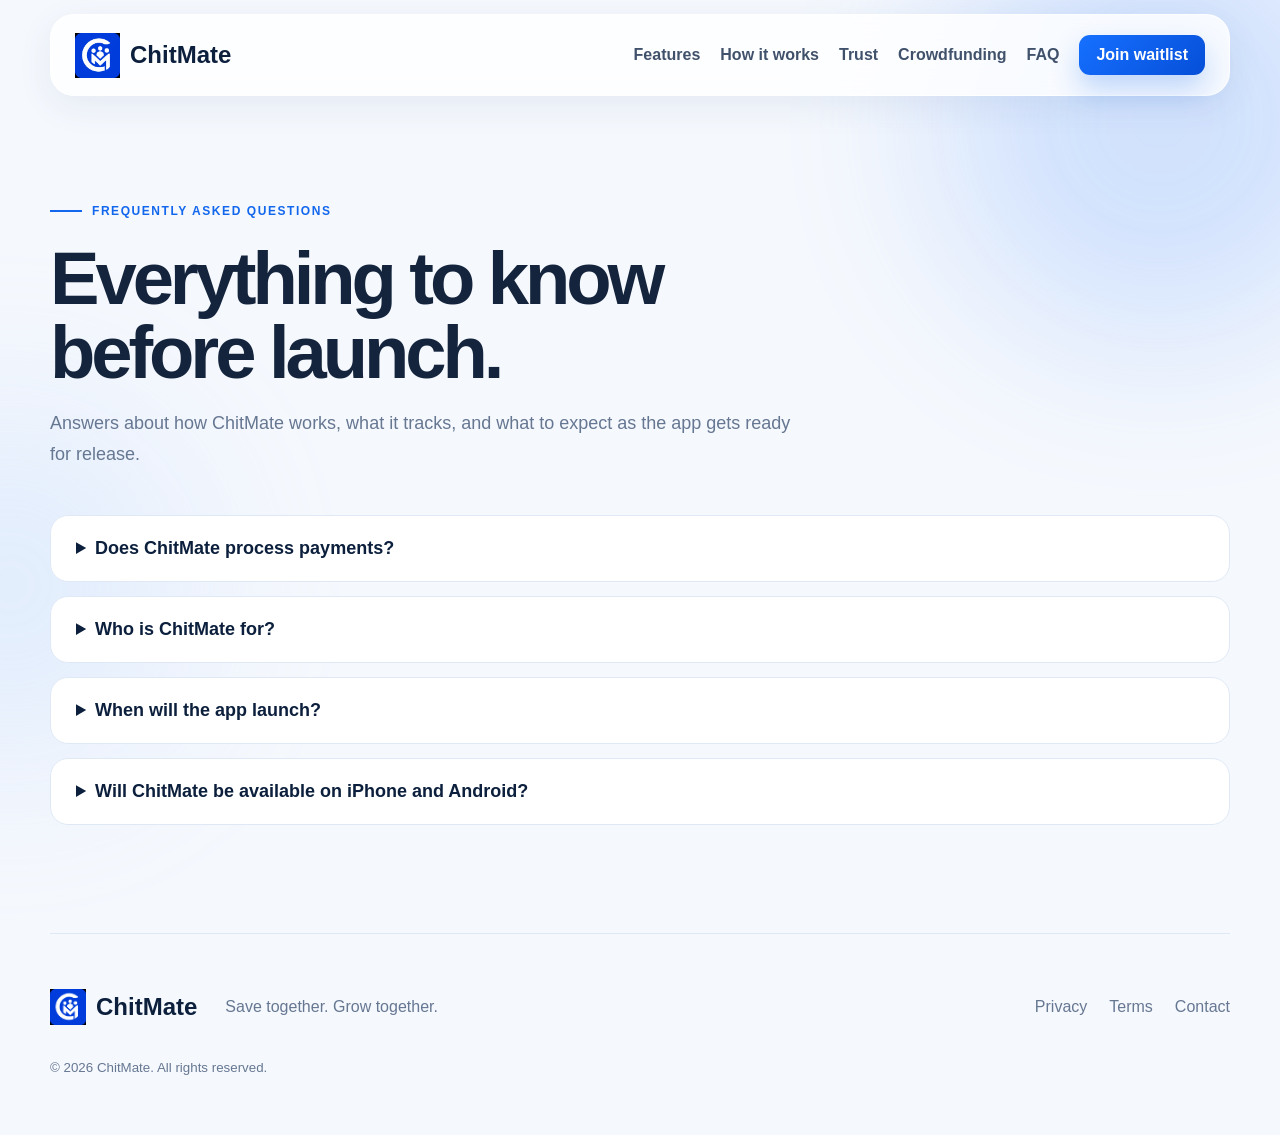
==== faq.html @ 67141f88 "Refresh homepage assets and navigation" ====
<!doctype html>
<html lang="en">
<head>
  <meta charset="utf-8" />
  <meta name="viewport" content="width=device-width, initial-scale=1" />
  <meta name="description" content="Frequently asked questions about ChitMate, group saving circles, payments, launch timing, and platform availability." />
  <meta name="theme-color" content="#1167ef" />
  <meta property="og:title" content="ChitMate FAQ" />
  <meta property="og:description" content="Everything to know before ChitMate launches." />
  <meta property="og:image" content="Assets/Kickstarter/Dashboard%20Chitmate.png" />
  <title>FAQ — ChitMate</title>
  <link rel="icon" href="Assets/Logos/Full%20Blue%20%26%20White%20Logo.png" />
  <link rel="stylesheet" href="styles.css?v=20260623i" />
</head>
<body>
  <div class="ambient ambient-one"></div>
  <div class="ambient ambient-two"></div>

  <header class="site-header">
    <a class="brand" href="index.html" aria-label="ChitMate home">
      <img src="Assets/Logos/Full%20Blue%20%26%20White%20Logo.png" alt="ChitMate logo" />
      <span>ChitMate</span>
    </a>
    <button class="menu-button" aria-label="Open navigation" aria-expanded="false">☰</button>
    <nav class="nav-links" aria-label="Main navigation">
      <a href="index.html#features">Features</a>
      <a href="index.html#how-it-works">How it works</a>
      <a href="index.html#trust">Trust</a>
      <a href="index.html#crowdfunding">Crowdfunding</a>
      <a href="faq.html">FAQ</a>
      <a class="button button-small" href="waitlist.html">Join waitlist</a>
    </nav>
  </header>

  <main id="top">
    <section class="section faq">
      <div class="section-heading reveal">
        <div class="eyebrow"><span></span> Frequently asked questions</div>
        <h1>Everything to know before launch.</h1>
        <p>Answers about how ChitMate works, what it tracks, and what to expect as the app gets ready for release.</p>
      </div>
      <div class="faq-list">
        <details class="reveal"><summary>Does ChitMate process payments?</summary><p>No. ChitMate is designed to organize groups, track contributions and balances, and provide reminders. Payments are handled outside the app by the group.</p></details>
        <details class="reveal"><summary>Who is ChitMate for?</summary><p>It is built for trusted circles such as friends, family members, neighbors, colleagues, and community groups working toward shared financial goals.</p></details>
        <details class="reveal"><summary>When will the app launch?</summary><p>The public release is planned for the coming months. Join the waitlist to receive beta invitations and launch updates.</p></details>
        <details class="reveal"><summary>Will ChitMate be available on iPhone and Android?</summary><p>The launch plan includes both iOS and Android. Platform availability may be phased during beta testing.</p></details>
      </div>
    </section>
  </main>

  <footer>
    <a class="brand" href="index.html"><img src="Assets/Logos/Full%20Blue%20%26%20White%20Logo.png" alt="" /><span>ChitMate</span></a>
    <p>Save together. Grow together.</p>
    <div><a href="privacy.html">Privacy</a><a href="terms.html">Terms</a><a href="mailto:hello@yourdomain.com">Contact</a></div>
    <small>© <span id="year"></span> ChitMate. All rights reserved.</small>
  </footer>

  <script src="script.js?v=20260623i"></script>
</body>
</html>
---- styles.css ----
:root{
  --blue:#1267ed;--blue-dark:#0b3d99;--navy:#0c203d;--ink:#14243c;
  --muted:#667792;--bg:#f5f8fd;--line:#dfe8f5;--white:#fff;--green:#0ca77e;
  --shadow:0 24px 70px rgba(22,72,150,.15);--radius:28px
}
*{box-sizing:border-box}html{scroll-behavior:smooth}body{margin:0;font-family:Inter,ui-sans-serif,-apple-system,BlinkMacSystemFont,"Segoe UI",sans-serif;background:var(--bg);color:var(--ink);overflow-x:hidden}a{text-decoration:none;color:inherit}img{max-width:100%;display:block}.ambient{position:fixed;border-radius:50%;filter:blur(80px);opacity:.28;z-index:-1}.ambient-one{width:440px;height:440px;background:#75a9ff;right:-100px;top:-100px}.ambient-two{width:360px;height:360px;background:#b5d3ff;left:-170px;top:45%}
.site-header{width:min(1180px,calc(100% - 36px));height:82px;margin:14px auto 0;display:flex;align-items:center;justify-content:space-between;padding:0 24px;background:rgba(255,255,255,.82);backdrop-filter:blur(18px);border:1px solid rgba(255,255,255,.85);border-radius:24px;position:sticky;top:12px;z-index:20;box-shadow:0 10px 35px rgba(40,79,130,.08)}.brand{display:flex;align-items:center;gap:10px;font-size:24px;font-weight:800;color:var(--navy)}.brand img{width:45px;height:45px;object-fit:contain}.nav-links{display:flex;gap:20px;align-items:center;color:#40516b;font-weight:650}.nav-links>a:not(.button):hover{color:var(--blue)}.menu-button{display:none;border:0;background:none;font-size:24px}
.section{width:min(1180px,calc(100% - 36px));margin:0 auto;padding:108px 0}.hero{min-height:780px;display:grid;grid-template-columns:1.02fr .98fr;gap:80px;align-items:center;padding-top:90px;overflow:hidden}.eyebrow{display:flex;align-items:center;gap:10px;text-transform:uppercase;letter-spacing:.13em;font-size:12px;font-weight:800;color:var(--blue)}.eyebrow span{width:32px;height:2px;background:currentColor}.hero h1{font-size:clamp(52px,6.5vw,88px);line-height:.98;letter-spacing:-.055em;margin:24px 0}.hero h1 em{font-style:normal;color:var(--blue)}.hero-text{font-size:20px;line-height:1.7;color:var(--muted);max-width:650px}.hero-actions{display:flex;align-items:center;gap:28px;margin-top:36px}.button{display:inline-flex;align-items:center;justify-content:center;background:linear-gradient(135deg,#1670ff,#064fd8);color:#fff;border:0;border-radius:14px;padding:16px 24px;font-weight:800;box-shadow:0 14px 28px rgba(19,103,237,.25);cursor:pointer}.button-small{padding:11px 17px;border-radius:11px}.text-link{font-weight:800;color:var(--navy)}.text-link span{color:var(--blue);margin-left:6px}.social-proof{display:flex;align-items:center;gap:14px;margin-top:42px;color:var(--muted)}.avatars{display:flex}.avatars span{width:38px;height:38px;border-radius:50%;display:grid;place-items:center;background:#dbe8ff;border:3px solid white;margin-left:-8px;color:var(--blue-dark);font-size:11px;font-weight:800}.avatars span:first-child{margin-left:0}
.hero-visual{position:relative;min-width:0;width:100%}.phone-shell{width:100%;max-width:560px;margin:auto;padding:16px;border-radius:34px;background:linear-gradient(145deg,#fff,#dce9ff);box-shadow:var(--shadow);transform:rotate(2deg);overflow:hidden}.media-frame{position:relative;width:100%;height:100%;display:block;overflow:hidden;background:#f8fbff}.phone-shell .media-frame{aspect-ratio:16/9;border-radius:24px}.media-frame img{position:absolute;inset:0;display:block;width:100%;height:100%;max-width:none;object-fit:contain}.floating-card{position:absolute;background:rgba(255,255,255,.96);border:1px solid white;border-radius:18px;padding:16px 18px;box-shadow:0 20px 45px rgba(21,67,133,.2);display:flex;flex-direction:column;gap:5px;animation:float 5s ease-in-out infinite}.floating-card strong{color:var(--navy)}.floating-card span{color:var(--muted);font-size:13px}.floating-one{right:24px;top:12%}.floating-two{left:0;bottom:10%;animation-delay:-2.5s}@keyframes float{50%{transform:translateY(-12px)}}
.trust-strip{width:min(1180px,calc(100% - 36px));margin:auto;background:#fff;border:1px solid var(--line);border-radius:22px;padding:26px 32px;display:grid;grid-template-columns:repeat(4,1fr);box-shadow:0 16px 38px rgba(38,77,132,.07)}.trust-strip div{padding:0 22px;border-right:1px solid var(--line);display:flex;flex-direction:column;gap:5px}.trust-strip div:last-child{border:0}.trust-strip strong{color:var(--navy)}.trust-strip span{font-size:14px;color:var(--muted)}
.section-heading{max-width:760px}.section-heading.centered{text-align:center;margin:auto}.section-heading.centered .eyebrow{justify-content:center}.section h2{font-size:clamp(38px,4.5vw,62px);line-height:1.06;letter-spacing:-.045em;margin:18px 0}.section-heading p,.showcase-copy p,.widgets-copy p{font-size:18px;line-height:1.7;color:var(--muted)}.feature-grid{display:grid;grid-template-columns:repeat(4,1fr);gap:20px;margin-top:54px}.feature-card{background:#fff;border:1px solid var(--line);border-radius:24px;padding:30px;transition:.25s ease}.feature-card:hover{transform:translateY(-7px);box-shadow:var(--shadow)}.feature-icon{width:52px;height:52px;display:grid;place-items:center;border-radius:15px;background:#e7f0ff;color:var(--blue);font-size:24px;font-weight:900}.feature-card h3{font-size:22px;margin:24px 0 10px}.feature-card p{margin:0;color:var(--muted);line-height:1.65}
.showcase{display:flex;flex-direction:column;gap:110px}.showcase-row{display:grid;grid-template-columns:.85fr 1.15fr;gap:80px;align-items:center}.showcase-row.reverse{grid-template-columns:1.15fr .85fr}.showcase-row.reverse .showcase-copy{order:2}.showcase-copy .number{font-size:14px;font-weight:900;color:var(--blue);letter-spacing:.18em}.showcase-copy h2{font-size:50px}.showcase-copy ul{padding:0;list-style:none;display:grid;gap:13px;margin-top:26px}.showcase-copy li:before{content:"✓";color:var(--green);font-weight:900;margin-right:12px}.showcase-image{height:clamp(360px,38vw,500px);display:grid;place-items:center;overflow:hidden;background:#eaf2ff;padding:16px;border-radius:34px;box-shadow:var(--shadow)}.showcase-image .media-frame{border-radius:24px}.showcase-image-portrait{height:clamp(430px,44vw,580px)}
.steps{background:linear-gradient(180deg,transparent,#edf4ff 40%,transparent)}.steps-grid{display:grid;grid-template-columns:repeat(4,1fr);gap:18px;margin-top:54px}.step{background:#fff;border:1px solid var(--line);border-radius:22px;padding:28px}.step b{width:42px;height:42px;border-radius:50%;display:grid;place-items:center;background:var(--blue);color:#fff}.step h3{font-size:22px}.step p{color:var(--muted);line-height:1.6}
.security-panel{background:linear-gradient(135deg,#073276,#0b68ee);color:#fff;border-radius:36px;padding:64px;display:grid;grid-template-columns:1fr 1fr;gap:70px;box-shadow:0 30px 70px rgba(4,58,144,.28)}.eyebrow.light{color:#bcd5ff}.security-panel p{color:#d9e8ff;font-size:18px;line-height:1.75}.security-points{display:grid;gap:18px}.security-points>div{display:flex;gap:18px;padding:20px;border-radius:18px;background:rgba(255,255,255,.1);border:1px solid rgba(255,255,255,.15)}.security-points b{font-size:13px;color:#9cc4ff}.security-points span{display:flex;flex-direction:column;gap:5px;color:#dce9ff}.security-points strong{color:white}
.widgets{display:grid;grid-template-columns:1.1fr .9fr;gap:70px;align-items:center}.widgets-image{height:clamp(420px,46vw,620px);display:grid;place-items:center;overflow:hidden;padding:14px;background:#fff;border-radius:30px;box-shadow:var(--shadow)}.widgets-image .media-frame{border-radius:22px}.faq h1{font-size:clamp(48px,5.8vw,78px);line-height:1;letter-spacing:-.055em;margin:24px 0 18px}.faq-list{display:grid;gap:14px;margin-top:45px}.faq details{background:#fff;border:1px solid var(--line);border-radius:18px;padding:22px 25px}.faq summary{font-size:18px;font-weight:800;cursor:pointer;color:var(--navy)}.faq details p{color:var(--muted);line-height:1.7;margin-bottom:0}
.crowdfunding{display:grid;grid-template-columns:.9fr 1.1fr;gap:60px;align-items:center}.crowdfunding-links{display:grid;grid-template-columns:repeat(2,minmax(0,1fr));gap:18px}.crowdfunding-link{min-height:190px;padding:30px;border-radius:24px;background:#fff;border:1px solid var(--line);box-shadow:0 18px 44px rgba(38,77,132,.08);display:flex;flex-direction:column;justify-content:space-between;transition:.2s ease}.crowdfunding-link:not(.is-coming-soon):hover{transform:translateY(-5px);box-shadow:var(--shadow)}.crowdfunding-link strong{font-size:28px;color:var(--navy)}.crowdfunding-link span{font-weight:850;color:var(--blue)}.crowdfunding-link.is-coming-soon span{display:inline-flex;width:max-content;padding:8px 12px;border-radius:999px;background:#e7f0ff;color:var(--blue-dark)}.crowdfunding-link.kickstarter{border-top:5px solid #05ce78}.crowdfunding-link.indiegogo{border-top:5px solid #eb1478}
.waitlist-card{background:linear-gradient(135deg,#0a47b7,#1574ff);border-radius:36px;padding:62px;color:#fff;display:grid;grid-template-columns:1fr 1fr;gap:70px;align-items:center}.waitlist-card p{color:#dce9ff;font-size:18px}.waitlist form,.waitlist-page form{display:grid;gap:14px}.waitlist label span,.waitlist-page label span{display:block;font-size:12px;font-weight:800;margin-bottom:6px}.waitlist input,.waitlist-page input{width:100%;padding:15px;border-radius:12px;border:1px solid rgba(255,255,255,.4);font:inherit}.button-white{background:#fff;color:var(--blue);box-shadow:none}.waitlist small,.waitlist-page small{color:#dbe8ff}.hidden{display:none}
.waitlist-page{min-height:720px;display:grid;grid-template-columns:.9fr 1.1fr;gap:70px;align-items:center;padding-top:92px}.waitlist-page-copy h1{font-size:clamp(52px,6vw,82px);line-height:1;letter-spacing:-.055em;margin:24px 0}.waitlist-page-copy p{font-size:20px;line-height:1.7;color:var(--muted);max-width:640px}.waitlist-page-card{grid-template-columns:1fr}.social-links{display:grid;grid-template-columns:repeat(2,minmax(0,1fr));gap:14px;margin-top:36px;max-width:560px}.social-link{display:flex;align-items:center;justify-content:space-between;min-height:58px;padding:0 18px;border:1px solid var(--line);border-radius:16px;background:#fff;font-weight:850;color:var(--navy);box-shadow:0 14px 34px rgba(38,77,132,.07);transition:.2s ease}.social-link:after{content:"↗";color:var(--blue);font-weight:900}.social-link:hover{transform:translateY(-3px);box-shadow:var(--shadow)}.social-link.discord{border-left:5px solid #5865f2}.social-link.reddit{border-left:5px solid #ff4500}.social-link.youtube{border-left:5px solid #ff0033}.social-link.facebook{border-left:5px solid #1877f2}.social-link.instagram{border-left:5px solid #d62976}.social-link.x{border-left:5px solid #111}
footer{width:min(1180px,calc(100% - 36px));margin:auto;padding:48px 0 60px;border-top:1px solid var(--line);display:grid;grid-template-columns:auto 1fr auto;gap:28px;align-items:center;color:var(--muted)}footer .brand img{width:36px;height:36px}footer div{display:flex;gap:22px}footer small{grid-column:1/-1}
.reveal{opacity:0;transform:translateY(24px);transition:.7s ease}.reveal.visible{opacity:1;transform:none}
@media(max-width:900px){.menu-button{display:block}.nav-links{display:none;position:absolute;top:90px;left:0;right:0;background:#fff;padding:24px;border-radius:18px;box-shadow:var(--shadow);flex-direction:column}.nav-links.open{display:flex}.hero,.showcase-row,.showcase-row.reverse,.widgets,.crowdfunding,.security-panel,.waitlist-card,.waitlist-page{grid-template-columns:1fr}.hero{padding-top:55px}.hero-visual{max-width:650px;margin:auto}.floating-one{right:0}.floating-two{left:0}.feature-grid,.steps-grid{grid-template-columns:repeat(2,1fr)}.trust-strip{grid-template-columns:repeat(2,1fr);gap:20px}.trust-strip div{border:0;padding:0}.showcase-row.reverse .showcase-copy{order:0}footer{grid-template-columns:1fr}}
@media(max-width:600px){.site-header{height:70px;padding:0 16px}.brand{font-size:21px}.brand img{width:39px;height:39px}.section{padding:76px 0}.hero{min-height:auto;gap:46px}.hero h1{font-size:48px}.hero-text{font-size:17px}.hero-actions{align-items:flex-start;flex-direction:column}.floating-card{position:static;margin-top:12px}.trust-strip,.feature-grid,.steps-grid,.social-links,.crowdfunding-links{grid-template-columns:1fr}.showcase{gap:70px}.showcase-row,.showcase-row.reverse{gap:36px}.showcase-copy h2{font-size:40px}.showcase-image{height:clamp(300px,88vw,430px)}.widgets-image{height:clamp(360px,110vw,520px)}.security-panel,.waitlist-card{padding:34px 24px}.waitlist-page{min-height:auto;gap:42px}.waitlist-page-copy h1{font-size:48px}.widgets,.crowdfunding{gap:38px}footer div{flex-wrap:wrap}}
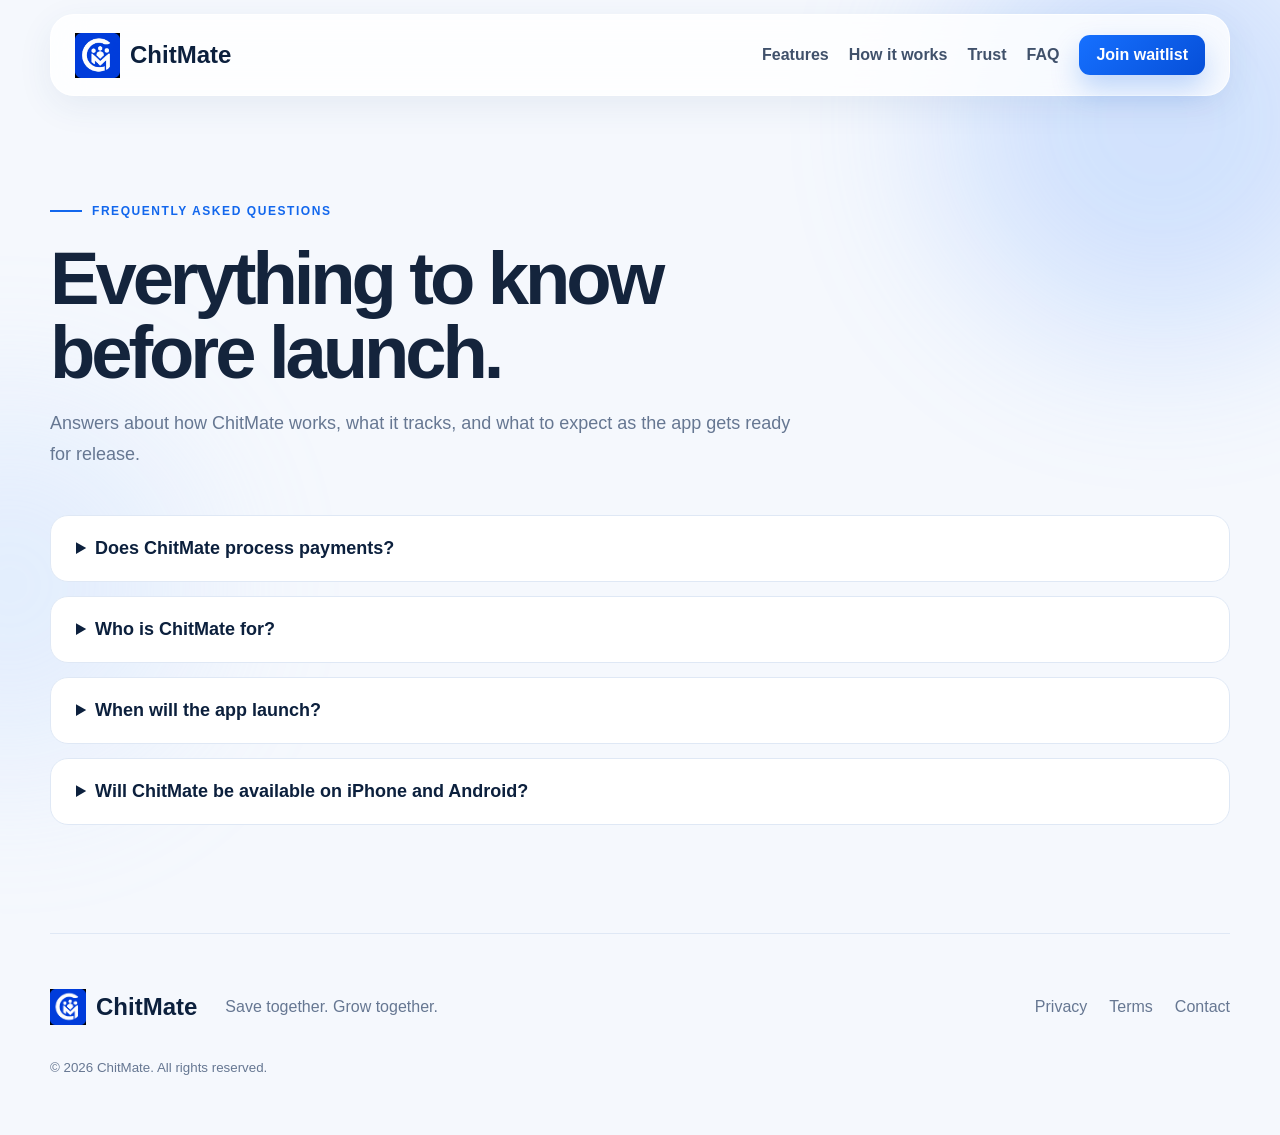
==== commit f8fc1ba1: "Refresh site assets and replace crowdfunding section with video embed" ====
--- a/faq.html
+++ b/faq.html
@@ -10,7 +10,7 @@
   <meta property="og:image" content="Assets/Kickstarter/Dashboard%20Chitmate.png" />
   <title>FAQ — ChitMate</title>
   <link rel="icon" href="Assets/Logos/Full%20Blue%20%26%20White%20Logo.png" />
-  <link rel="stylesheet" href="styles.css?v=20260623i" />
+  <link rel="stylesheet" href="styles.css?v=20260715" />
 </head>
 <body>
   <div class="ambient ambient-one"></div>
@@ -26,7 +26,6 @@
       <a href="index.html#features">Features</a>
       <a href="index.html#how-it-works">How it works</a>
       <a href="index.html#trust">Trust</a>
-      <a href="index.html#crowdfunding">Crowdfunding</a>
       <a href="faq.html">FAQ</a>
       <a class="button button-small" href="waitlist.html">Join waitlist</a>
     </nav>
@@ -55,6 +54,6 @@
     <small>© <span id="year"></span> ChitMate. All rights reserved.</small>
   </footer>
 
-  <script src="script.js?v=20260623i"></script>
+  <script src="script.js?v=20260715"></script>
 </body>
 </html>
--- a/styles.css
+++ b/styles.css
@@ -13,10 +13,10 @@
 .steps{background:linear-gradient(180deg,transparent,#edf4ff 40%,transparent)}.steps-grid{display:grid;grid-template-columns:repeat(4,1fr);gap:18px;margin-top:54px}.step{background:#fff;border:1px solid var(--line);border-radius:22px;padding:28px}.step b{width:42px;height:42px;border-radius:50%;display:grid;place-items:center;background:var(--blue);color:#fff}.step h3{font-size:22px}.step p{color:var(--muted);line-height:1.6}
 .security-panel{background:linear-gradient(135deg,#073276,#0b68ee);color:#fff;border-radius:36px;padding:64px;display:grid;grid-template-columns:1fr 1fr;gap:70px;box-shadow:0 30px 70px rgba(4,58,144,.28)}.eyebrow.light{color:#bcd5ff}.security-panel p{color:#d9e8ff;font-size:18px;line-height:1.75}.security-points{display:grid;gap:18px}.security-points>div{display:flex;gap:18px;padding:20px;border-radius:18px;background:rgba(255,255,255,.1);border:1px solid rgba(255,255,255,.15)}.security-points b{font-size:13px;color:#9cc4ff}.security-points span{display:flex;flex-direction:column;gap:5px;color:#dce9ff}.security-points strong{color:white}
 .widgets{display:grid;grid-template-columns:1.1fr .9fr;gap:70px;align-items:center}.widgets-image{height:clamp(420px,46vw,620px);display:grid;place-items:center;overflow:hidden;padding:14px;background:#fff;border-radius:30px;box-shadow:var(--shadow)}.widgets-image .media-frame{border-radius:22px}.faq h1{font-size:clamp(48px,5.8vw,78px);line-height:1;letter-spacing:-.055em;margin:24px 0 18px}.faq-list{display:grid;gap:14px;margin-top:45px}.faq details{background:#fff;border:1px solid var(--line);border-radius:18px;padding:22px 25px}.faq summary{font-size:18px;font-weight:800;cursor:pointer;color:var(--navy)}.faq details p{color:var(--muted);line-height:1.7;margin-bottom:0}
-.crowdfunding{display:grid;grid-template-columns:.9fr 1.1fr;gap:60px;align-items:center}.crowdfunding-links{display:grid;grid-template-columns:repeat(2,minmax(0,1fr));gap:18px}.crowdfunding-link{min-height:190px;padding:30px;border-radius:24px;background:#fff;border:1px solid var(--line);box-shadow:0 18px 44px rgba(38,77,132,.08);display:flex;flex-direction:column;justify-content:space-between;transition:.2s ease}.crowdfunding-link:not(.is-coming-soon):hover{transform:translateY(-5px);box-shadow:var(--shadow)}.crowdfunding-link strong{font-size:28px;color:var(--navy)}.crowdfunding-link span{font-weight:850;color:var(--blue)}.crowdfunding-link.is-coming-soon span{display:inline-flex;width:max-content;padding:8px 12px;border-radius:999px;background:#e7f0ff;color:var(--blue-dark)}.crowdfunding-link.kickstarter{border-top:5px solid #05ce78}.crowdfunding-link.indiegogo{border-top:5px solid #eb1478}
+.video-section{display:grid;grid-template-columns:.9fr 1.1fr;gap:60px;align-items:center}.video-embed{overflow:hidden;border-radius:28px;background:#fff;box-shadow:var(--shadow);border:1px solid var(--line);aspect-ratio:16/9}.video-embed iframe{width:100%;height:100%;display:block;border:0}
 .waitlist-card{background:linear-gradient(135deg,#0a47b7,#1574ff);border-radius:36px;padding:62px;color:#fff;display:grid;grid-template-columns:1fr 1fr;gap:70px;align-items:center}.waitlist-card p{color:#dce9ff;font-size:18px}.waitlist form,.waitlist-page form{display:grid;gap:14px}.waitlist label span,.waitlist-page label span{display:block;font-size:12px;font-weight:800;margin-bottom:6px}.waitlist input,.waitlist-page input{width:100%;padding:15px;border-radius:12px;border:1px solid rgba(255,255,255,.4);font:inherit}.button-white{background:#fff;color:var(--blue);box-shadow:none}.waitlist small,.waitlist-page small{color:#dbe8ff}.hidden{display:none}
 .waitlist-page{min-height:720px;display:grid;grid-template-columns:.9fr 1.1fr;gap:70px;align-items:center;padding-top:92px}.waitlist-page-copy h1{font-size:clamp(52px,6vw,82px);line-height:1;letter-spacing:-.055em;margin:24px 0}.waitlist-page-copy p{font-size:20px;line-height:1.7;color:var(--muted);max-width:640px}.waitlist-page-card{grid-template-columns:1fr}.social-links{display:grid;grid-template-columns:repeat(2,minmax(0,1fr));gap:14px;margin-top:36px;max-width:560px}.social-link{display:flex;align-items:center;justify-content:space-between;min-height:58px;padding:0 18px;border:1px solid var(--line);border-radius:16px;background:#fff;font-weight:850;color:var(--navy);box-shadow:0 14px 34px rgba(38,77,132,.07);transition:.2s ease}.social-link:after{content:"↗";color:var(--blue);font-weight:900}.social-link:hover{transform:translateY(-3px);box-shadow:var(--shadow)}.social-link.discord{border-left:5px solid #5865f2}.social-link.reddit{border-left:5px solid #ff4500}.social-link.youtube{border-left:5px solid #ff0033}.social-link.facebook{border-left:5px solid #1877f2}.social-link.instagram{border-left:5px solid #d62976}.social-link.x{border-left:5px solid #111}
 footer{width:min(1180px,calc(100% - 36px));margin:auto;padding:48px 0 60px;border-top:1px solid var(--line);display:grid;grid-template-columns:auto 1fr auto;gap:28px;align-items:center;color:var(--muted)}footer .brand img{width:36px;height:36px}footer div{display:flex;gap:22px}footer small{grid-column:1/-1}
 .reveal{opacity:0;transform:translateY(24px);transition:.7s ease}.reveal.visible{opacity:1;transform:none}
-@media(max-width:900px){.menu-button{display:block}.nav-links{display:none;position:absolute;top:90px;left:0;right:0;background:#fff;padding:24px;border-radius:18px;box-shadow:var(--shadow);flex-direction:column}.nav-links.open{display:flex}.hero,.showcase-row,.showcase-row.reverse,.widgets,.crowdfunding,.security-panel,.waitlist-card,.waitlist-page{grid-template-columns:1fr}.hero{padding-top:55px}.hero-visual{max-width:650px;margin:auto}.floating-one{right:0}.floating-two{left:0}.feature-grid,.steps-grid{grid-template-columns:repeat(2,1fr)}.trust-strip{grid-template-columns:repeat(2,1fr);gap:20px}.trust-strip div{border:0;padding:0}.showcase-row.reverse .showcase-copy{order:0}footer{grid-template-columns:1fr}}
-@media(max-width:600px){.site-header{height:70px;padding:0 16px}.brand{font-size:21px}.brand img{width:39px;height:39px}.section{padding:76px 0}.hero{min-height:auto;gap:46px}.hero h1{font-size:48px}.hero-text{font-size:17px}.hero-actions{align-items:flex-start;flex-direction:column}.floating-card{position:static;margin-top:12px}.trust-strip,.feature-grid,.steps-grid,.social-links,.crowdfunding-links{grid-template-columns:1fr}.showcase{gap:70px}.showcase-row,.showcase-row.reverse{gap:36px}.showcase-copy h2{font-size:40px}.showcase-image{height:clamp(300px,88vw,430px)}.widgets-image{height:clamp(360px,110vw,520px)}.security-panel,.waitlist-card{padding:34px 24px}.waitlist-page{min-height:auto;gap:42px}.waitlist-page-copy h1{font-size:48px}.widgets,.crowdfunding{gap:38px}footer div{flex-wrap:wrap}}
+@media(max-width:900px){.menu-button{display:block}.nav-links{display:none;position:absolute;top:90px;left:0;right:0;background:#fff;padding:24px;border-radius:18px;box-shadow:var(--shadow);flex-direction:column}.nav-links.open{display:flex}.hero,.showcase-row,.showcase-row.reverse,.widgets,.video-section,.security-panel,.waitlist-card,.waitlist-page{grid-template-columns:1fr}.hero{padding-top:55px}.hero-visual{max-width:650px;margin:auto}.floating-one{right:0}.floating-two{left:0}.feature-grid,.steps-grid{grid-template-columns:repeat(2,1fr)}.trust-strip{grid-template-columns:repeat(2,1fr);gap:20px}.trust-strip div{border:0;padding:0}.showcase-row.reverse .showcase-copy{order:0}footer{grid-template-columns:1fr}}
+@media(max-width:600px){.site-header{height:70px;padding:0 16px}.brand{font-size:21px}.brand img{width:39px;height:39px}.section{padding:76px 0}.hero{min-height:auto;gap:46px}.hero h1{font-size:48px}.hero-text{font-size:17px}.hero-actions{align-items:flex-start;flex-direction:column}.floating-card{position:static;margin-top:12px}.trust-strip,.feature-grid,.steps-grid,.social-links{grid-template-columns:1fr}.showcase{gap:70px}.showcase-row,.showcase-row.reverse{gap:36px}.showcase-copy h2{font-size:40px}.showcase-image{height:clamp(300px,88vw,430px)}.widgets-image{height:clamp(360px,110vw,520px)}.security-panel,.waitlist-card{padding:34px 24px}.waitlist-page{min-height:auto;gap:42px}.waitlist-page-copy h1{font-size:48px}.widgets,.video-section{gap:38px}footer div{flex-wrap:wrap}}
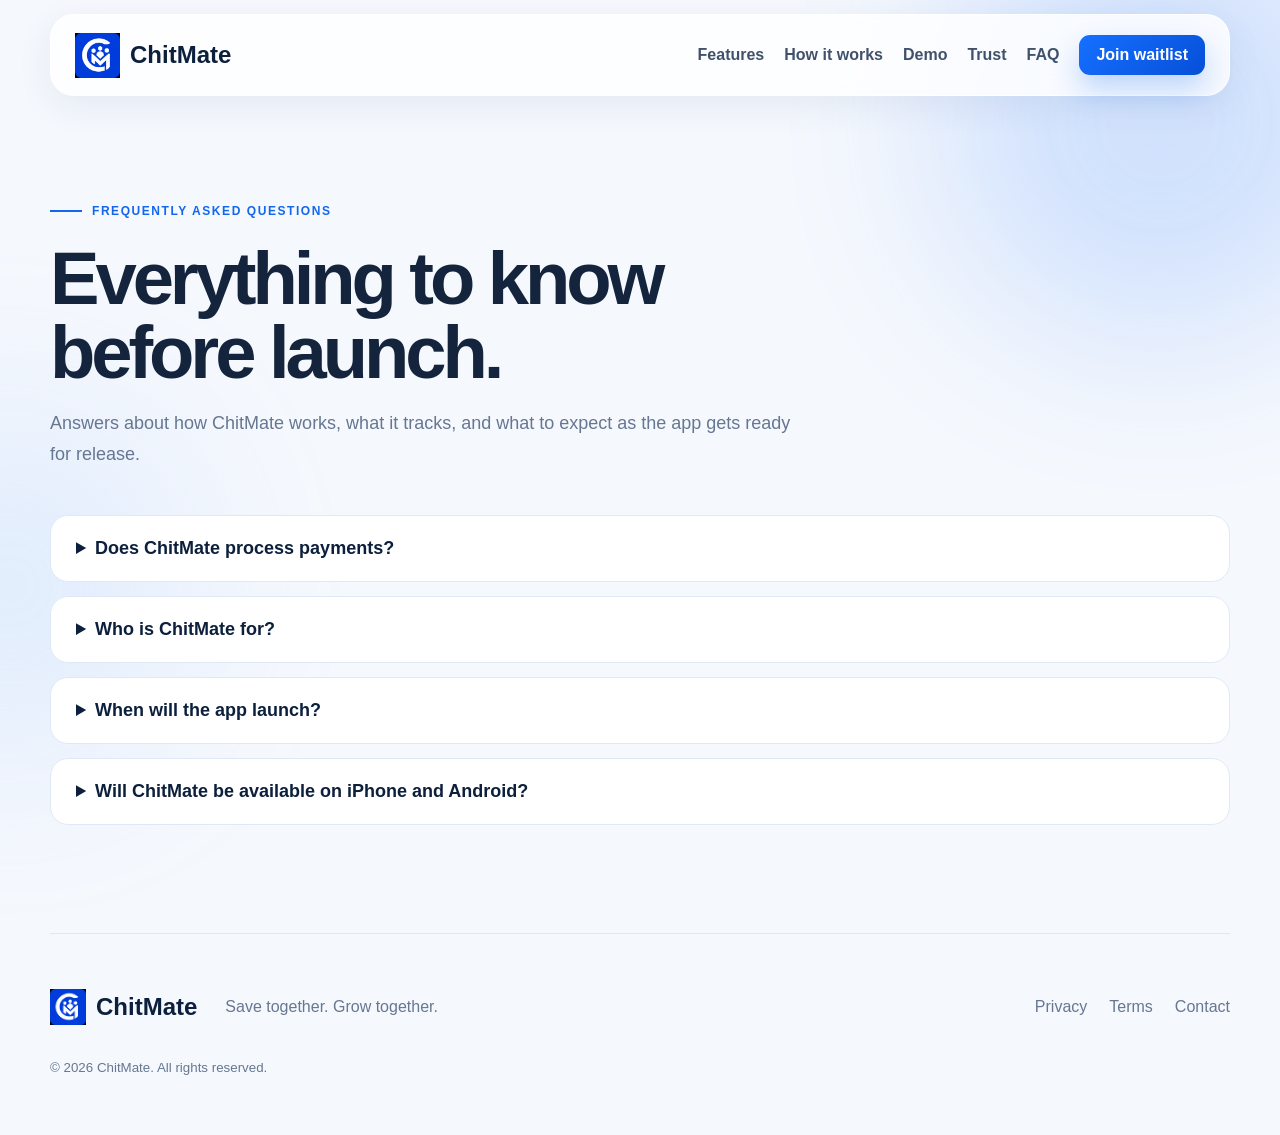
==== commit ce994521: "Add problem and demo sections to site navigation" ====
--- a/faq.html
+++ b/faq.html
@@ -10,7 +10,7 @@
   <meta property="og:image" content="Assets/Kickstarter/Dashboard%20Chitmate.png" />
   <title>FAQ — ChitMate</title>
   <link rel="icon" href="Assets/Logos/Full%20Blue%20%26%20White%20Logo.png" />
-  <link rel="stylesheet" href="styles.css?v=20260715" />
+  <link rel="stylesheet" href="styles.css?v=20260721" />
 </head>
 <body>
   <div class="ambient ambient-one"></div>
@@ -25,6 +25,7 @@
     <nav class="nav-links" aria-label="Main navigation">
       <a href="index.html#features">Features</a>
       <a href="index.html#how-it-works">How it works</a>
+      <a href="index.html#video">Demo</a>
       <a href="index.html#trust">Trust</a>
       <a href="faq.html">FAQ</a>
       <a class="button button-small" href="waitlist.html">Join waitlist</a>
@@ -54,6 +55,6 @@
     <small>© <span id="year"></span> ChitMate. All rights reserved.</small>
   </footer>
 
-  <script src="script.js?v=20260715"></script>
+  <script src="script.js?v=20260721"></script>
 </body>
 </html>
--- a/styles.css
+++ b/styles.css
@@ -8,7 +8,7 @@
 .section{width:min(1180px,calc(100% - 36px));margin:0 auto;padding:108px 0}.hero{min-height:780px;display:grid;grid-template-columns:1.02fr .98fr;gap:80px;align-items:center;padding-top:90px;overflow:hidden}.eyebrow{display:flex;align-items:center;gap:10px;text-transform:uppercase;letter-spacing:.13em;font-size:12px;font-weight:800;color:var(--blue)}.eyebrow span{width:32px;height:2px;background:currentColor}.hero h1{font-size:clamp(52px,6.5vw,88px);line-height:.98;letter-spacing:-.055em;margin:24px 0}.hero h1 em{font-style:normal;color:var(--blue)}.hero-text{font-size:20px;line-height:1.7;color:var(--muted);max-width:650px}.hero-actions{display:flex;align-items:center;gap:28px;margin-top:36px}.button{display:inline-flex;align-items:center;justify-content:center;background:linear-gradient(135deg,#1670ff,#064fd8);color:#fff;border:0;border-radius:14px;padding:16px 24px;font-weight:800;box-shadow:0 14px 28px rgba(19,103,237,.25);cursor:pointer}.button-small{padding:11px 17px;border-radius:11px}.text-link{font-weight:800;color:var(--navy)}.text-link span{color:var(--blue);margin-left:6px}.social-proof{display:flex;align-items:center;gap:14px;margin-top:42px;color:var(--muted)}.avatars{display:flex}.avatars span{width:38px;height:38px;border-radius:50%;display:grid;place-items:center;background:#dbe8ff;border:3px solid white;margin-left:-8px;color:var(--blue-dark);font-size:11px;font-weight:800}.avatars span:first-child{margin-left:0}
 .hero-visual{position:relative;min-width:0;width:100%}.phone-shell{width:100%;max-width:560px;margin:auto;padding:16px;border-radius:34px;background:linear-gradient(145deg,#fff,#dce9ff);box-shadow:var(--shadow);transform:rotate(2deg);overflow:hidden}.media-frame{position:relative;width:100%;height:100%;display:block;overflow:hidden;background:#f8fbff}.phone-shell .media-frame{aspect-ratio:16/9;border-radius:24px}.media-frame img{position:absolute;inset:0;display:block;width:100%;height:100%;max-width:none;object-fit:contain}.floating-card{position:absolute;background:rgba(255,255,255,.96);border:1px solid white;border-radius:18px;padding:16px 18px;box-shadow:0 20px 45px rgba(21,67,133,.2);display:flex;flex-direction:column;gap:5px;animation:float 5s ease-in-out infinite}.floating-card strong{color:var(--navy)}.floating-card span{color:var(--muted);font-size:13px}.floating-one{right:24px;top:12%}.floating-two{left:0;bottom:10%;animation-delay:-2.5s}@keyframes float{50%{transform:translateY(-12px)}}
 .trust-strip{width:min(1180px,calc(100% - 36px));margin:auto;background:#fff;border:1px solid var(--line);border-radius:22px;padding:26px 32px;display:grid;grid-template-columns:repeat(4,1fr);box-shadow:0 16px 38px rgba(38,77,132,.07)}.trust-strip div{padding:0 22px;border-right:1px solid var(--line);display:flex;flex-direction:column;gap:5px}.trust-strip div:last-child{border:0}.trust-strip strong{color:var(--navy)}.trust-strip span{font-size:14px;color:var(--muted)}
-.section-heading{max-width:760px}.section-heading.centered{text-align:center;margin:auto}.section-heading.centered .eyebrow{justify-content:center}.section h2{font-size:clamp(38px,4.5vw,62px);line-height:1.06;letter-spacing:-.045em;margin:18px 0}.section-heading p,.showcase-copy p,.widgets-copy p{font-size:18px;line-height:1.7;color:var(--muted)}.feature-grid{display:grid;grid-template-columns:repeat(4,1fr);gap:20px;margin-top:54px}.feature-card{background:#fff;border:1px solid var(--line);border-radius:24px;padding:30px;transition:.25s ease}.feature-card:hover{transform:translateY(-7px);box-shadow:var(--shadow)}.feature-icon{width:52px;height:52px;display:grid;place-items:center;border-radius:15px;background:#e7f0ff;color:var(--blue);font-size:24px;font-weight:900}.feature-card h3{font-size:22px;margin:24px 0 10px}.feature-card p{margin:0;color:var(--muted);line-height:1.65}
+.section-heading{max-width:760px}.section-heading.centered{text-align:center;margin:auto}.section-heading.centered .eyebrow{justify-content:center}.section h2{font-size:clamp(38px,4.5vw,62px);line-height:1.06;letter-spacing:-.045em;margin:18px 0}.section-heading p,.showcase-copy p,.widgets-copy p{font-size:18px;line-height:1.7;color:var(--muted)}.problem-grid,.audience-grid{display:grid;grid-template-columns:repeat(3,1fr);gap:20px;margin-top:54px}.audience-grid{grid-template-columns:repeat(4,1fr)}.problem-card,.audience-card{background:#fff;border:1px solid var(--line);border-radius:24px;padding:30px;box-shadow:0 16px 38px rgba(38,77,132,.06)}.problem-card h3,.audience-card h3{font-size:22px;margin:0 0 12px;color:var(--navy)}.problem-card p,.audience-card p{margin:0;color:var(--muted);line-height:1.65}.problem-card{border-top:5px solid #ffb020}.audience-card{border-top:5px solid var(--blue)}.feature-grid{display:grid;grid-template-columns:repeat(4,1fr);gap:20px;margin-top:54px}.feature-card{background:#fff;border:1px solid var(--line);border-radius:24px;padding:30px;transition:.25s ease}.feature-card:hover{transform:translateY(-7px);box-shadow:var(--shadow)}.feature-icon{width:52px;height:52px;display:grid;place-items:center;border-radius:15px;background:#e7f0ff;color:var(--blue);font-size:24px;font-weight:900}.feature-card h3{font-size:22px;margin:24px 0 10px}.feature-card p{margin:0;color:var(--muted);line-height:1.65}
 .showcase{display:flex;flex-direction:column;gap:110px}.showcase-row{display:grid;grid-template-columns:.85fr 1.15fr;gap:80px;align-items:center}.showcase-row.reverse{grid-template-columns:1.15fr .85fr}.showcase-row.reverse .showcase-copy{order:2}.showcase-copy .number{font-size:14px;font-weight:900;color:var(--blue);letter-spacing:.18em}.showcase-copy h2{font-size:50px}.showcase-copy ul{padding:0;list-style:none;display:grid;gap:13px;margin-top:26px}.showcase-copy li:before{content:"✓";color:var(--green);font-weight:900;margin-right:12px}.showcase-image{height:clamp(360px,38vw,500px);display:grid;place-items:center;overflow:hidden;background:#eaf2ff;padding:16px;border-radius:34px;box-shadow:var(--shadow)}.showcase-image .media-frame{border-radius:24px}.showcase-image-portrait{height:clamp(430px,44vw,580px)}
 .steps{background:linear-gradient(180deg,transparent,#edf4ff 40%,transparent)}.steps-grid{display:grid;grid-template-columns:repeat(4,1fr);gap:18px;margin-top:54px}.step{background:#fff;border:1px solid var(--line);border-radius:22px;padding:28px}.step b{width:42px;height:42px;border-radius:50%;display:grid;place-items:center;background:var(--blue);color:#fff}.step h3{font-size:22px}.step p{color:var(--muted);line-height:1.6}
 .security-panel{background:linear-gradient(135deg,#073276,#0b68ee);color:#fff;border-radius:36px;padding:64px;display:grid;grid-template-columns:1fr 1fr;gap:70px;box-shadow:0 30px 70px rgba(4,58,144,.28)}.eyebrow.light{color:#bcd5ff}.security-panel p{color:#d9e8ff;font-size:18px;line-height:1.75}.security-points{display:grid;gap:18px}.security-points>div{display:flex;gap:18px;padding:20px;border-radius:18px;background:rgba(255,255,255,.1);border:1px solid rgba(255,255,255,.15)}.security-points b{font-size:13px;color:#9cc4ff}.security-points span{display:flex;flex-direction:column;gap:5px;color:#dce9ff}.security-points strong{color:white}
@@ -18,5 +18,5 @@
 .waitlist-page{min-height:720px;display:grid;grid-template-columns:.9fr 1.1fr;gap:70px;align-items:center;padding-top:92px}.waitlist-page-copy h1{font-size:clamp(52px,6vw,82px);line-height:1;letter-spacing:-.055em;margin:24px 0}.waitlist-page-copy p{font-size:20px;line-height:1.7;color:var(--muted);max-width:640px}.waitlist-page-card{grid-template-columns:1fr}.social-links{display:grid;grid-template-columns:repeat(2,minmax(0,1fr));gap:14px;margin-top:36px;max-width:560px}.social-link{display:flex;align-items:center;justify-content:space-between;min-height:58px;padding:0 18px;border:1px solid var(--line);border-radius:16px;background:#fff;font-weight:850;color:var(--navy);box-shadow:0 14px 34px rgba(38,77,132,.07);transition:.2s ease}.social-link:after{content:"↗";color:var(--blue);font-weight:900}.social-link:hover{transform:translateY(-3px);box-shadow:var(--shadow)}.social-link.discord{border-left:5px solid #5865f2}.social-link.reddit{border-left:5px solid #ff4500}.social-link.youtube{border-left:5px solid #ff0033}.social-link.facebook{border-left:5px solid #1877f2}.social-link.instagram{border-left:5px solid #d62976}.social-link.x{border-left:5px solid #111}
 footer{width:min(1180px,calc(100% - 36px));margin:auto;padding:48px 0 60px;border-top:1px solid var(--line);display:grid;grid-template-columns:auto 1fr auto;gap:28px;align-items:center;color:var(--muted)}footer .brand img{width:36px;height:36px}footer div{display:flex;gap:22px}footer small{grid-column:1/-1}
 .reveal{opacity:0;transform:translateY(24px);transition:.7s ease}.reveal.visible{opacity:1;transform:none}
-@media(max-width:900px){.menu-button{display:block}.nav-links{display:none;position:absolute;top:90px;left:0;right:0;background:#fff;padding:24px;border-radius:18px;box-shadow:var(--shadow);flex-direction:column}.nav-links.open{display:flex}.hero,.showcase-row,.showcase-row.reverse,.widgets,.video-section,.security-panel,.waitlist-card,.waitlist-page{grid-template-columns:1fr}.hero{padding-top:55px}.hero-visual{max-width:650px;margin:auto}.floating-one{right:0}.floating-two{left:0}.feature-grid,.steps-grid{grid-template-columns:repeat(2,1fr)}.trust-strip{grid-template-columns:repeat(2,1fr);gap:20px}.trust-strip div{border:0;padding:0}.showcase-row.reverse .showcase-copy{order:0}footer{grid-template-columns:1fr}}
-@media(max-width:600px){.site-header{height:70px;padding:0 16px}.brand{font-size:21px}.brand img{width:39px;height:39px}.section{padding:76px 0}.hero{min-height:auto;gap:46px}.hero h1{font-size:48px}.hero-text{font-size:17px}.hero-actions{align-items:flex-start;flex-direction:column}.floating-card{position:static;margin-top:12px}.trust-strip,.feature-grid,.steps-grid,.social-links{grid-template-columns:1fr}.showcase{gap:70px}.showcase-row,.showcase-row.reverse{gap:36px}.showcase-copy h2{font-size:40px}.showcase-image{height:clamp(300px,88vw,430px)}.widgets-image{height:clamp(360px,110vw,520px)}.security-panel,.waitlist-card{padding:34px 24px}.waitlist-page{min-height:auto;gap:42px}.waitlist-page-copy h1{font-size:48px}.widgets,.video-section{gap:38px}footer div{flex-wrap:wrap}}
+@media(max-width:900px){.menu-button{display:block}.nav-links{display:none;position:absolute;top:90px;left:0;right:0;background:#fff;padding:24px;border-radius:18px;box-shadow:var(--shadow);flex-direction:column}.nav-links.open{display:flex}.hero,.showcase-row,.showcase-row.reverse,.widgets,.video-section,.security-panel,.waitlist-card,.waitlist-page{grid-template-columns:1fr}.hero{padding-top:55px}.hero-visual{max-width:650px;margin:auto}.floating-one{right:0}.floating-two{left:0}.feature-grid,.steps-grid,.problem-grid,.audience-grid{grid-template-columns:repeat(2,1fr)}.trust-strip{grid-template-columns:repeat(2,1fr);gap:20px}.trust-strip div{border:0;padding:0}.showcase-row.reverse .showcase-copy{order:0}footer{grid-template-columns:1fr}}
+@media(max-width:600px){.site-header{height:70px;padding:0 16px}.brand{font-size:21px}.brand img{width:39px;height:39px}.section{padding:76px 0}.hero{min-height:auto;gap:46px}.hero h1{font-size:48px}.hero-text{font-size:17px}.hero-actions{align-items:flex-start;flex-direction:column}.floating-card{position:static;margin-top:12px}.trust-strip,.feature-grid,.steps-grid,.problem-grid,.audience-grid,.social-links{grid-template-columns:1fr}.showcase{gap:70px}.showcase-row,.showcase-row.reverse{gap:36px}.showcase-copy h2{font-size:40px}.showcase-image{height:clamp(300px,88vw,430px)}.widgets-image{height:clamp(360px,110vw,520px)}.security-panel,.waitlist-card{padding:34px 24px}.waitlist-page{min-height:auto;gap:42px}.waitlist-page-copy h1{font-size:48px}.widgets,.video-section{gap:38px}footer div{flex-wrap:wrap}}
